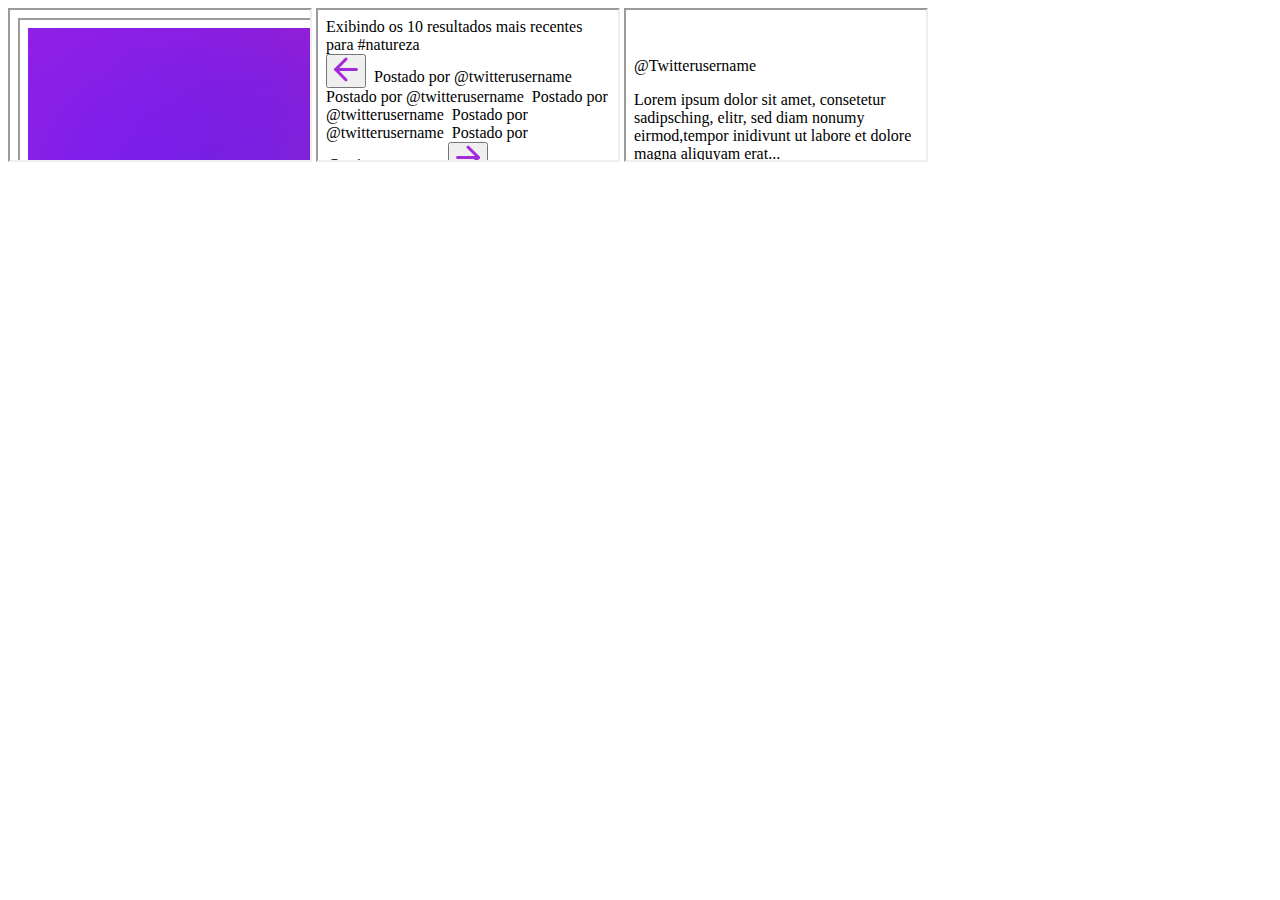
==== index.html @ 87d2f0f7 "ajustes" ====
<!DOCTYPE html>
<html lang="pt-br">
<head>
    <title>Encontre hashtags</title>
    <meta charset="utf-8">
    <base target="_parent">
</head>
    <body>
        <iframe src="search.html"></iframe>
        <iframe src="home.html"></iframe>
        <iframe src="results.html"></iframe>
    </body>
</html>
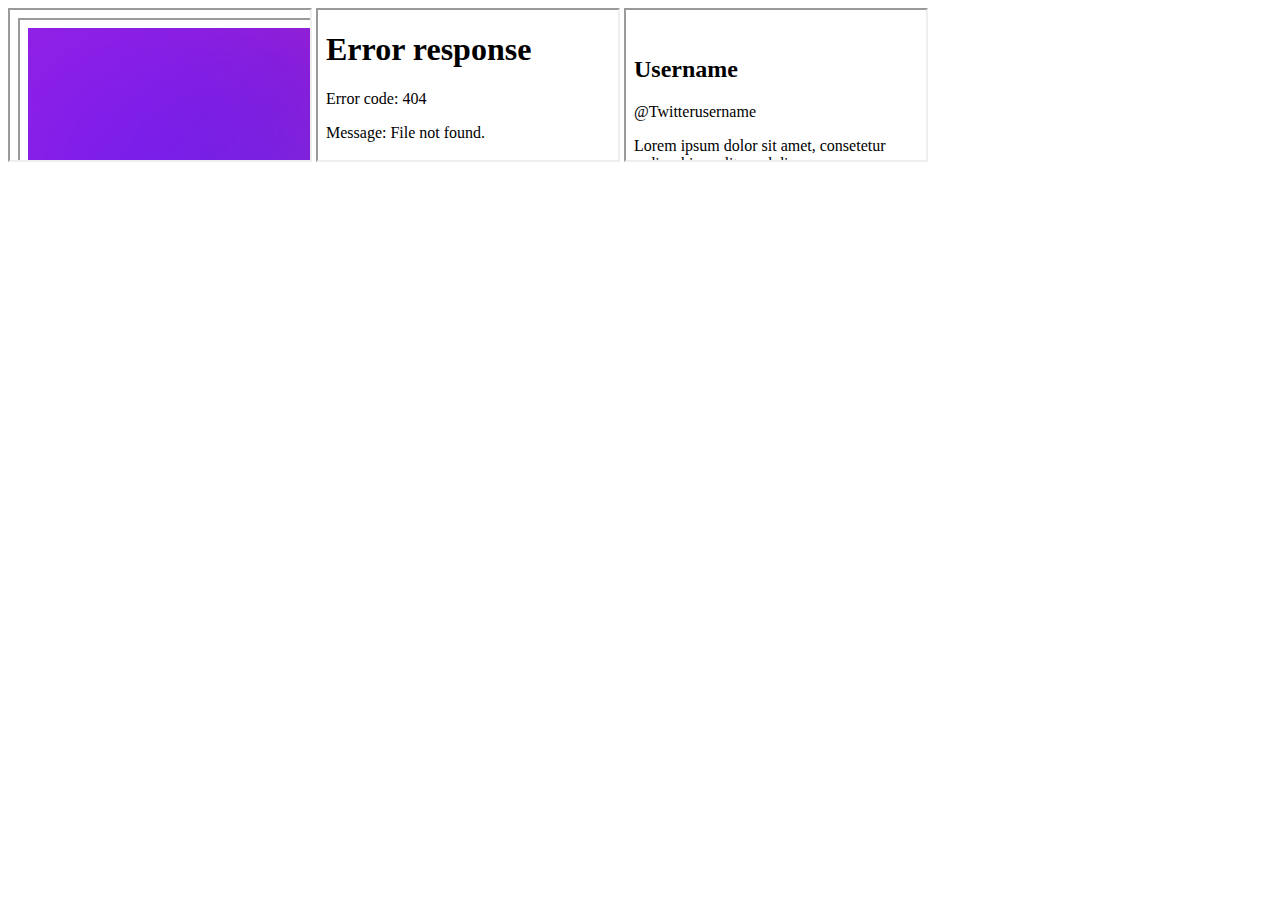
==== commit 77c22f55: "alteraçao" ====
--- a/index.html
+++ b/index.html
@@ -7,7 +7,7 @@
 </head>
     <body>
         <iframe src="search.html"></iframe>
-        <iframe src="home.html"></iframe>
+        <iframe src="hashtagshtml"></iframe>
         <iframe src="results.html"></iframe>
     </body>
 </html>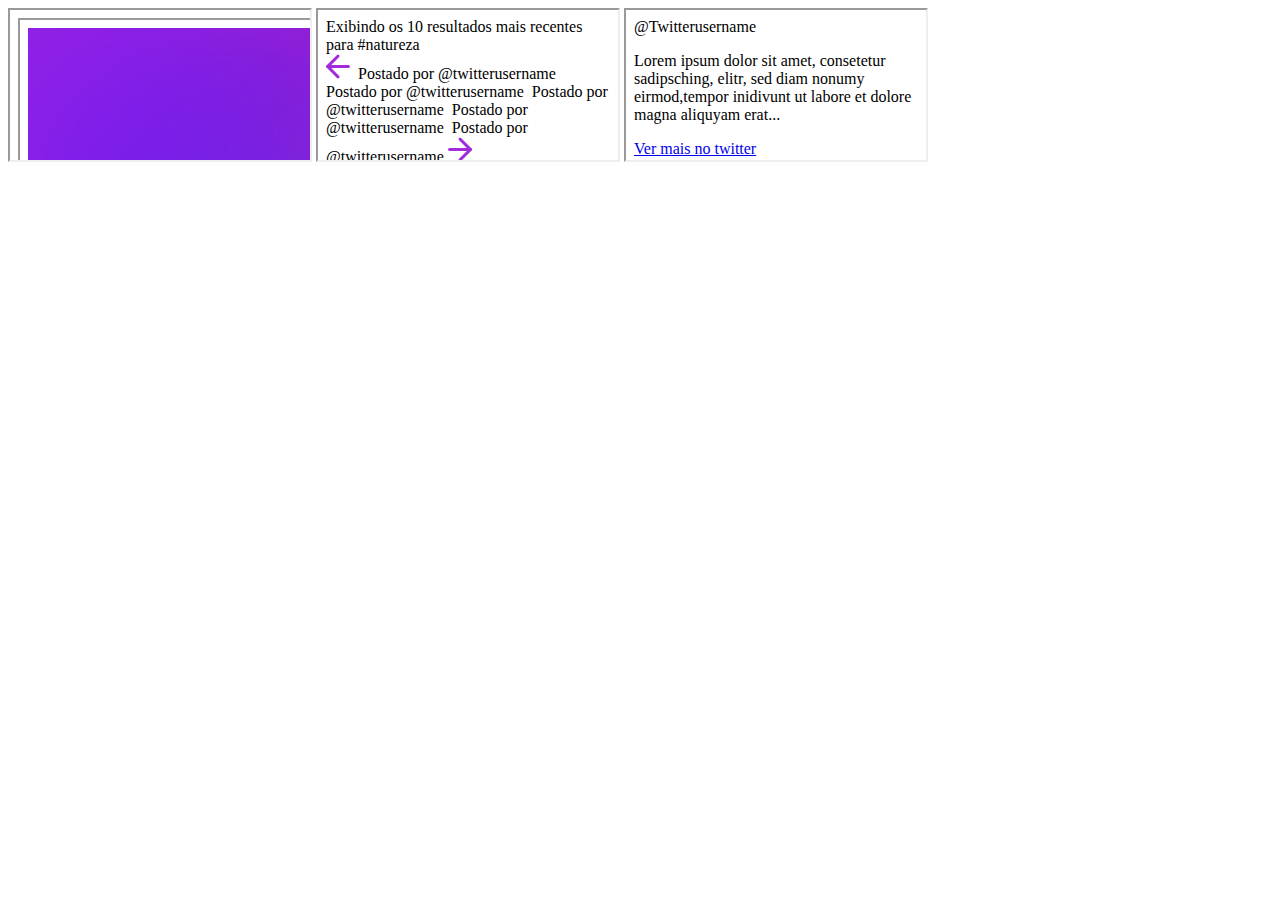
==== commit 585940c0: "alteraçao nas tags" ====
--- a/index.html
+++ b/index.html
@@ -7,7 +7,7 @@
 </head>
     <body>
         <iframe src="search.html"></iframe>
-        <iframe src="hashtagshtml"></iframe>
+        <iframe src="hashtagfinder.html"></iframe>
         <iframe src="results.html"></iframe>
     </body>
 </html>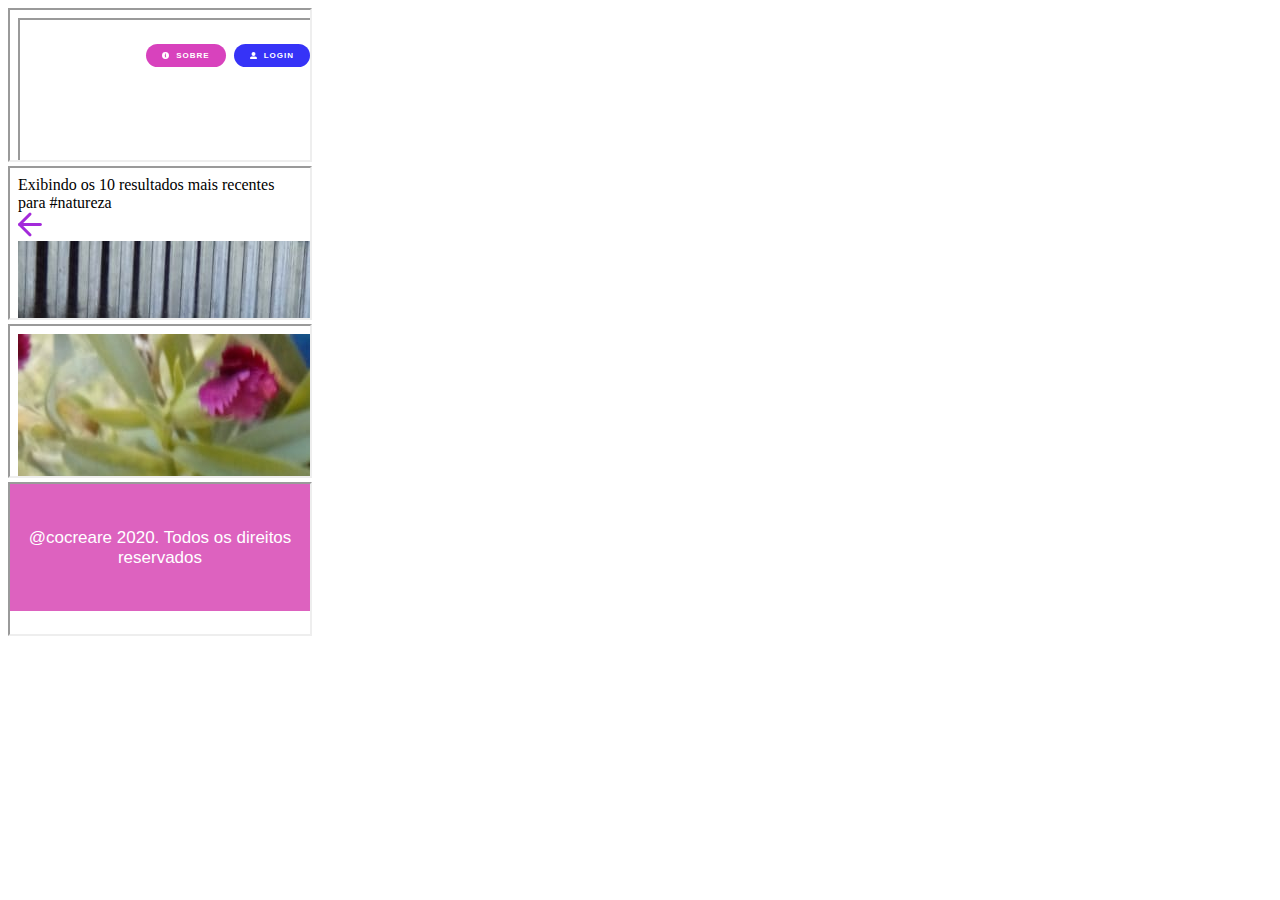
==== commit 9c9ea824: "criaçao de css na pagina index" ====
--- a/index.html
+++ b/index.html
@@ -4,10 +4,21 @@
     <title>Encontre hashtags</title>
     <meta charset="utf-8">
     <base target="_parent">
+    <link rel="stylesheet" type="text/css" href="../Projeto Cocreare/files_css/index.css" media="screen">
+    <meta name="viewport" content="width=device-width, initial-scale=1.0">
 </head>
     <body>
-        <iframe src="search.html"></iframe>
-        <iframe src="hashtagfinder.html"></iframe>
-        <iframe src="results.html"></iframe>
+            <div>
+                <iframe  class="index_iframe1" src="search.html"></iframe>
+            </div>
+            <div>
+                <iframe class="index_iframe2" src="hashtagfinder.html"></iframe>
+            </div>
+            <div>
+                <iframe class="index_iframe3" src="results.html"></iframe>
+            </div>
+            <div class="container_footer">
+                <iframe class="footer_iframe" src="footer.html"></iframe>
+            </div>
     </body>
 </html>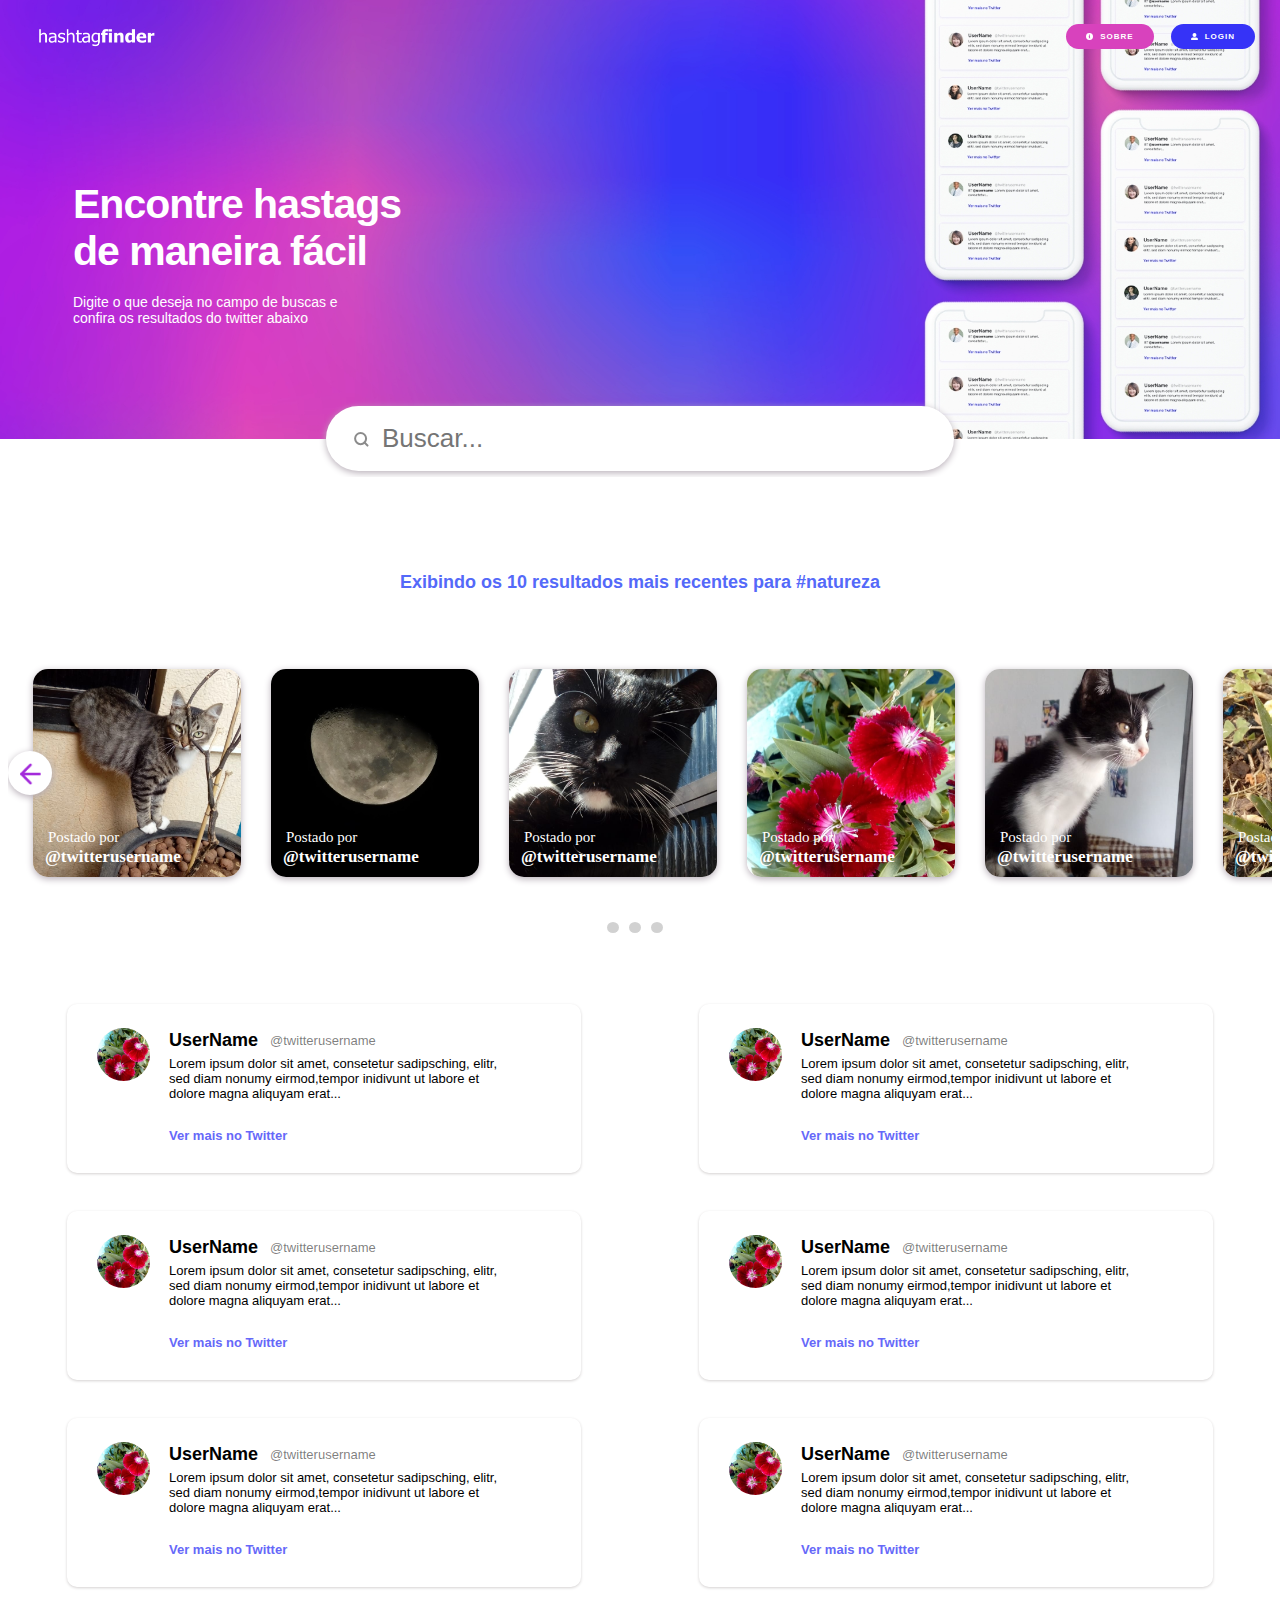
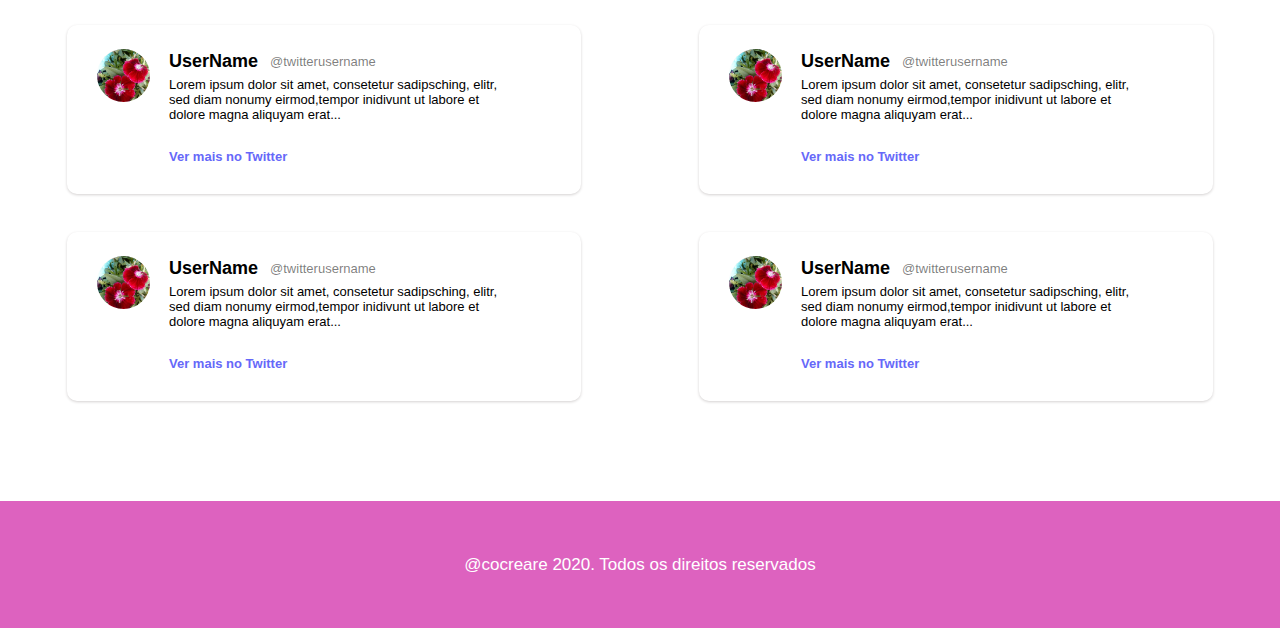
==== commit 39a4a487: "alteraçao nos locais de arquivo" ====
--- a/index.html
+++ b/index.html
@@ -4,10 +4,13 @@
     <title>Encontre hashtags</title>
     <meta charset="utf-8">
     <base target="_parent">
-    <link rel="stylesheet" type="text/css" href="../Projeto Cocreare/files_css/index.css" media="screen">
+    <link rel="stylesheet" type="text/css" href="files_css/index.css" media="screen">
     <meta name="viewport" content="width=device-width, initial-scale=1.0">
 </head>
     <body>
+
+        <!--Junção dos codígos para exibir a página de busca completa-->
+        
             <div>
                 <iframe  class="index_iframe1" src="search.html"></iframe>
             </div>
--- a/files_css/index.css
+++ b/files_css/index.css
@@ -0,0 +1,44 @@
+body {
+    margin: 0;
+}
+
+/* iframes*/
+
+.index_iframe1 {
+    border: 0;
+    width: 100%;
+    height: 477px;
+}
+
+.index_iframe2 {
+    border: 0;
+    width: 100%;
+    height: 511px;
+
+}
+
+.index_iframe3 {
+    border: 0;
+    width: 100%;
+    height: 1051px;
+}
+
+.footer_iframe {
+    border: 0;
+    width: 100%;
+    height: 127px;
+}
+
+.container_footer {
+    margin-top: 50px;
+    display: flex;
+}
+
+/* media query será aplicado quando a
+ tela ou browser tiver exatos 450 pixels de largura */
+
+@media (max-width:450px){
+    .index_iframe2 {
+        height: 377px;
+    }
+}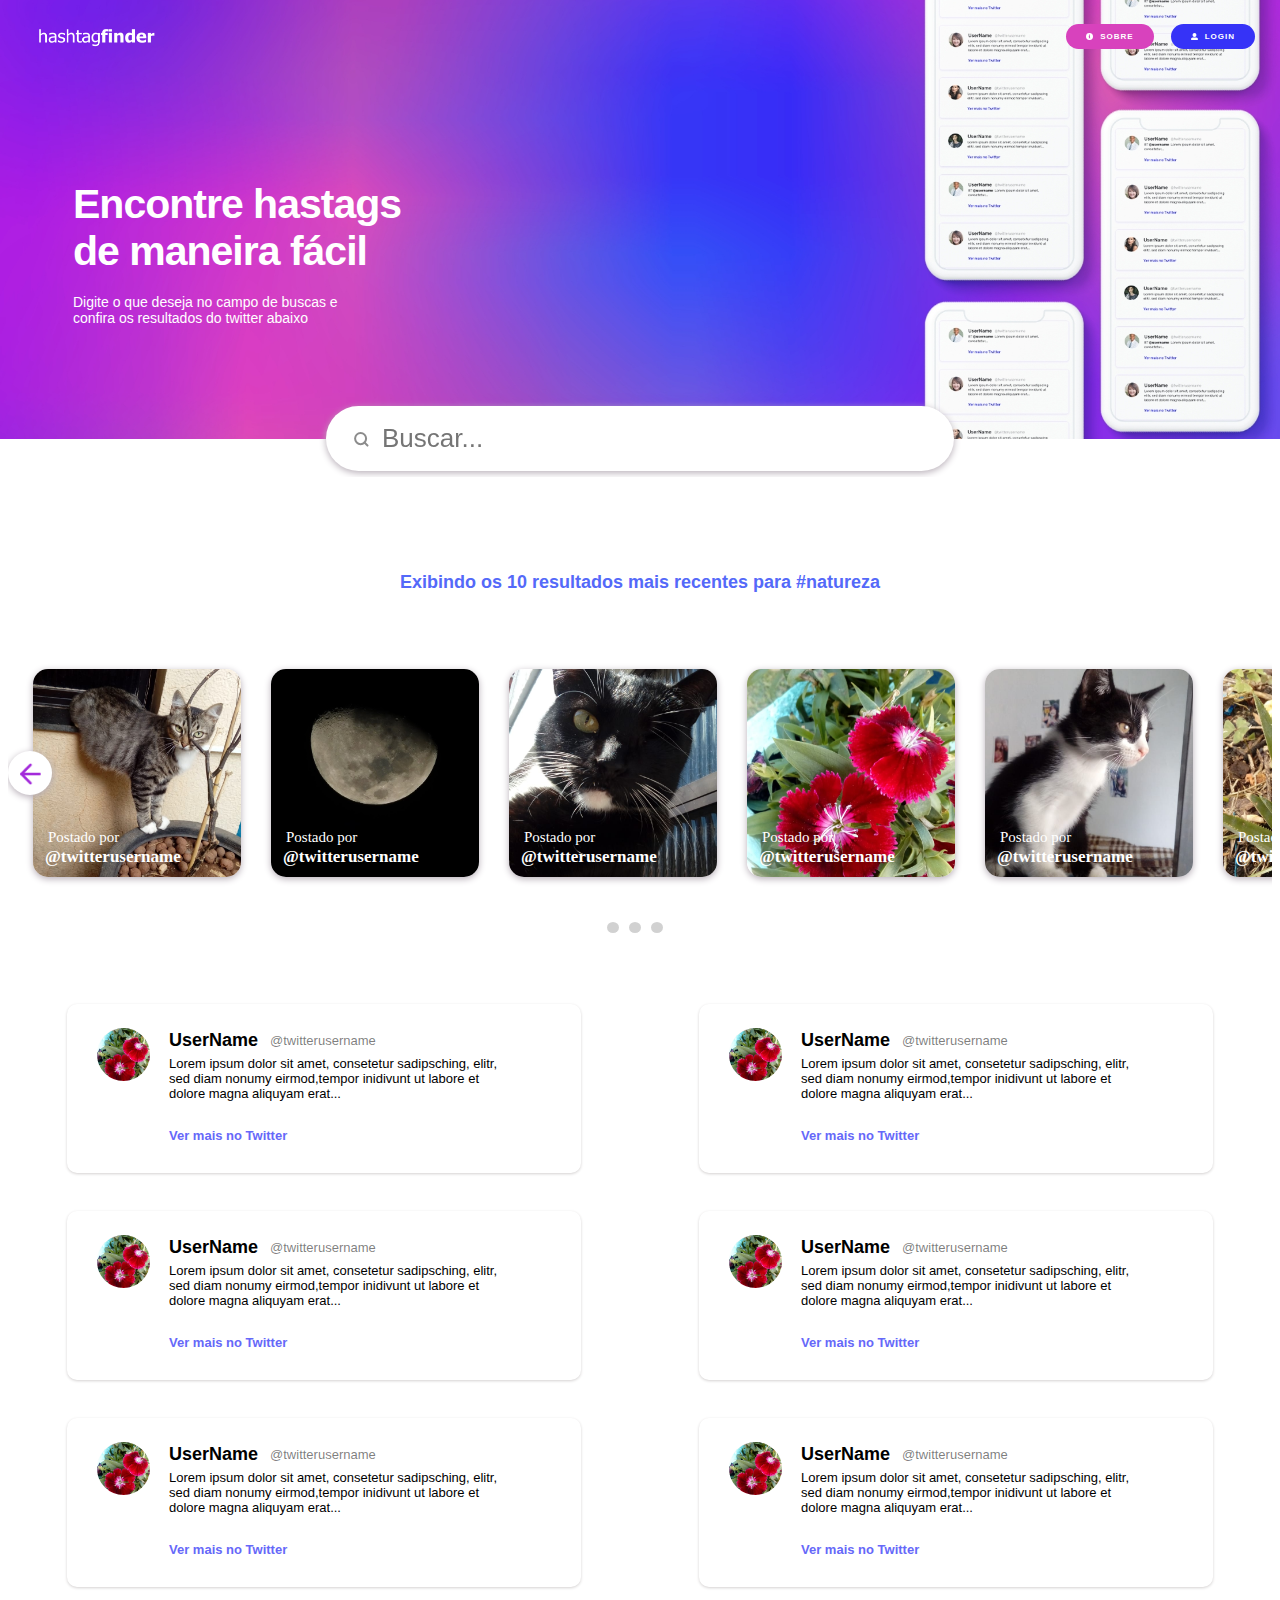
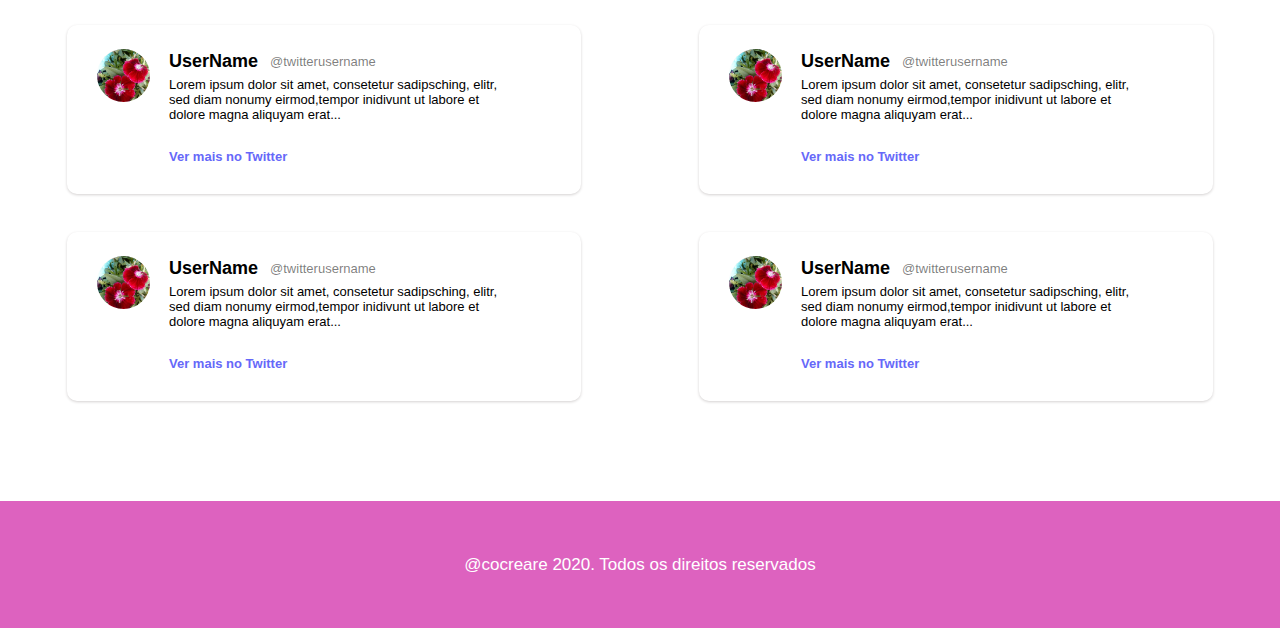
==== commit c1667f7b: "Criaçao do JS da pagina search e transparencia da rolagem da pagina" ====
--- a/index.html
+++ b/index.html
@@ -10,7 +10,8 @@
     <body>
 
         <!--Junção dos codígos para exibir a página de busca completa-->
-        
+            
+                <iframe class="iframe_new_header" src="headers/headers_transparent.html"></iframe>
             <div>
                 <iframe  class="index_iframe1" src="search.html"></iframe>
             </div>
--- a/files_css/index.css
+++ b/files_css/index.css
@@ -4,16 +4,29 @@
 
 /* iframes*/
 
+.iframe_new_header {
+    border: 0;
+    width: 100%;
+    position: fixed;
+    z-index: -1;
+    height: 63px;
+    backdrop-filter: blur(8px);
+    background-color: rgb(255 255 255 / 65%);
+}
+
 .index_iframe1 {
     border: 0;
     width: 100%;
     height: 477px;
+   
 }
 
 .index_iframe2 {
     border: 0;
     width: 100%;
     height: 511px;
+    position: relative;
+    z-index: -2;
 
 }
 
@@ -21,6 +34,8 @@
     border: 0;
     width: 100%;
     height: 1051px;
+    position: relative;
+    z-index: -2;
 }
 
 .footer_iframe {
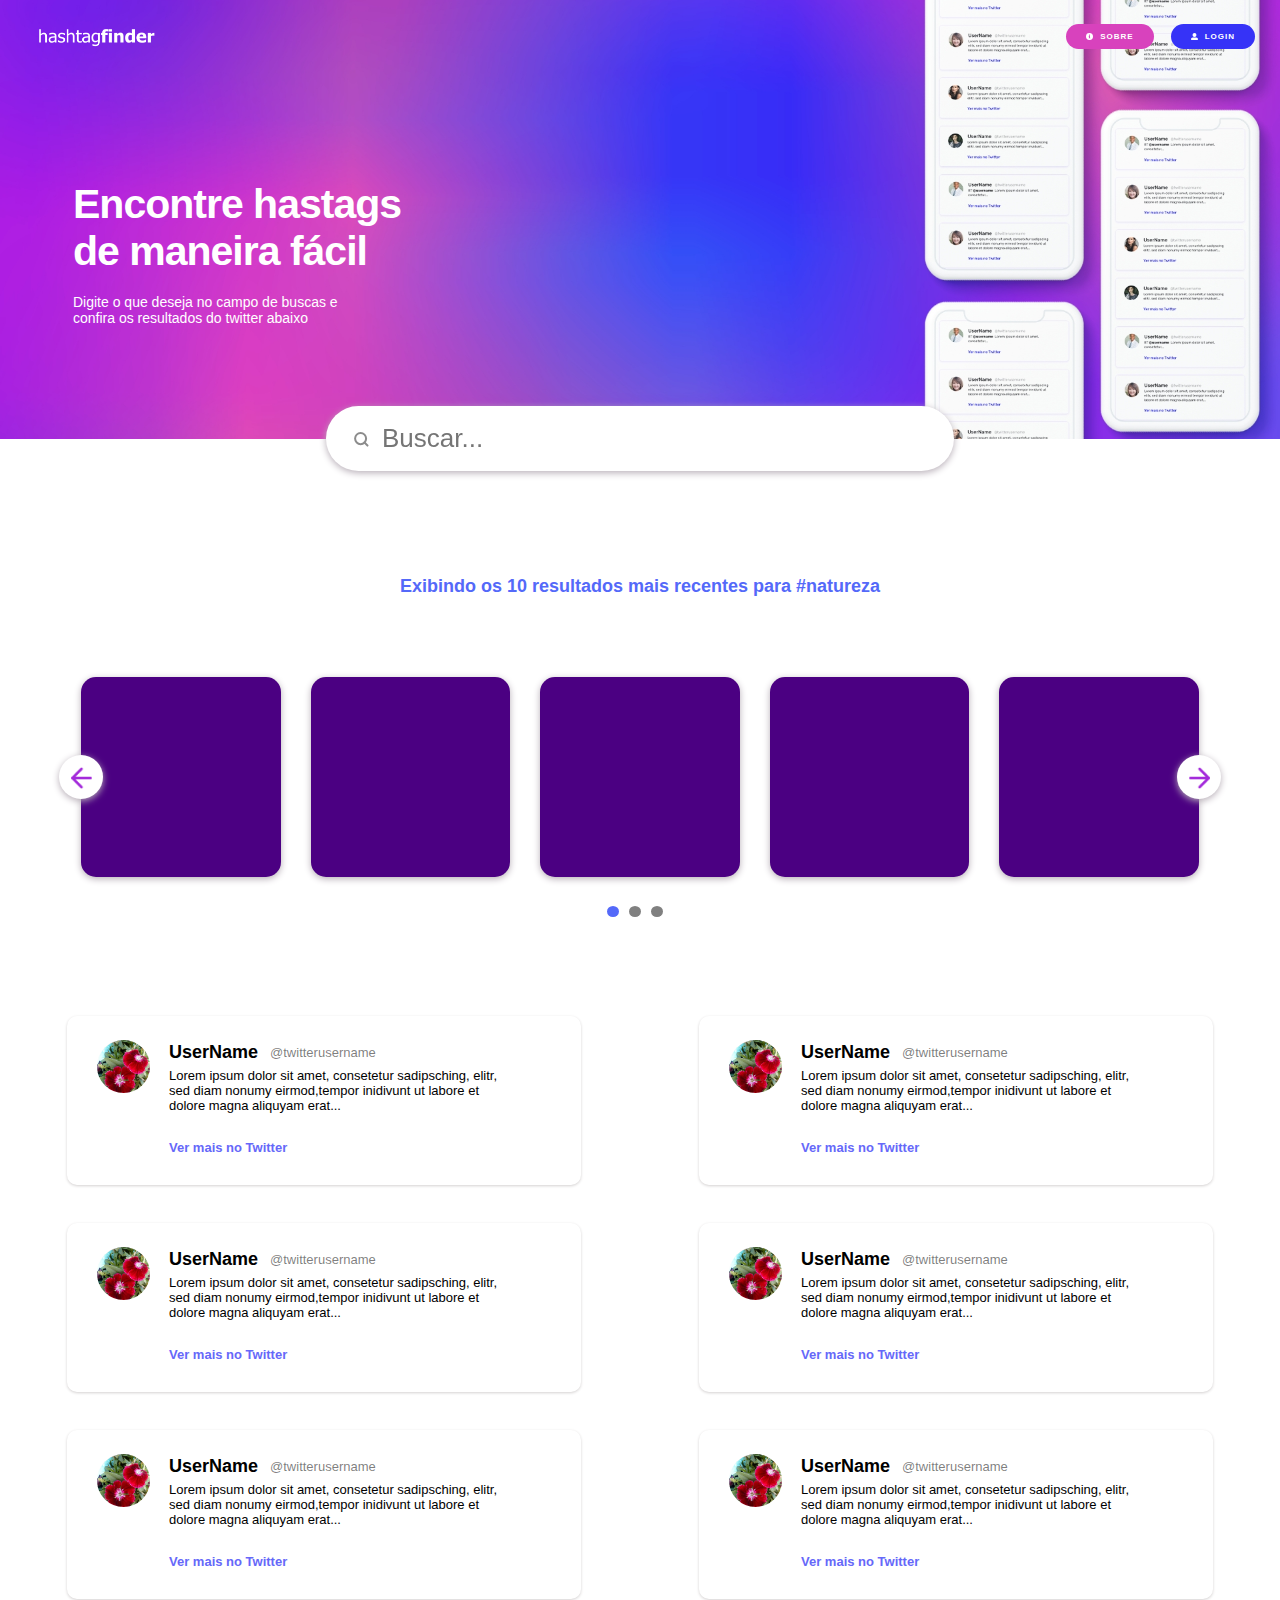
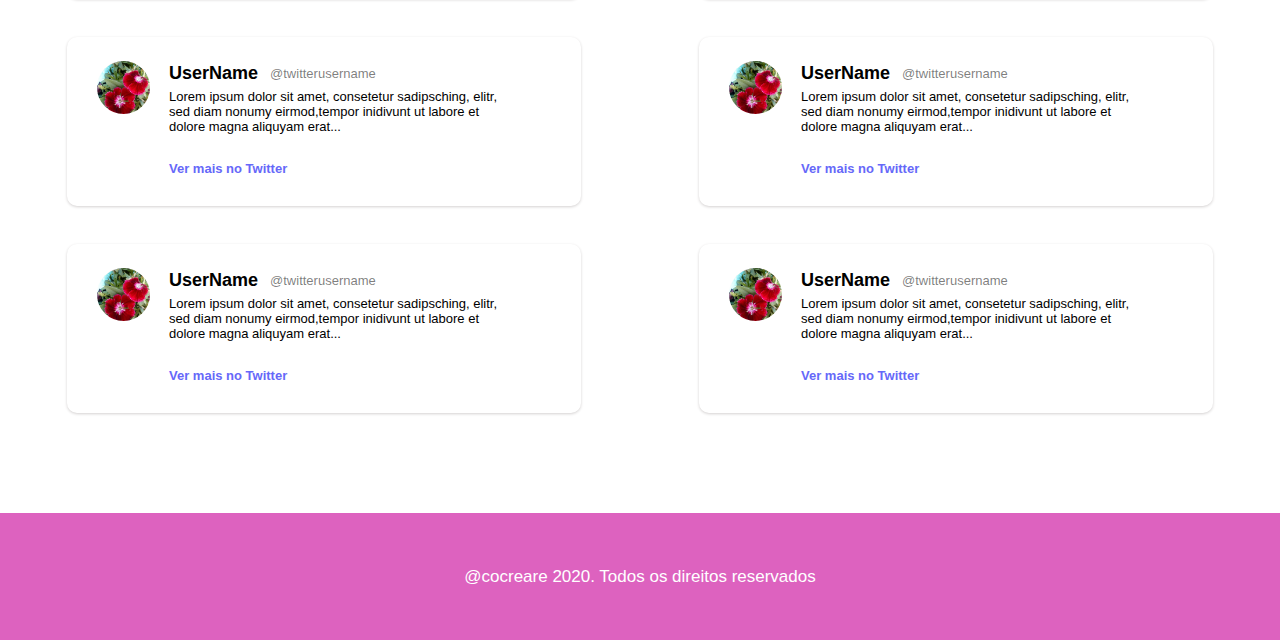
==== commit 0d206138: "adiçao de comentarios no JS e identaçao" ====
--- a/index.html
+++ b/index.html
@@ -15,10 +15,10 @@
             <div>
                 <iframe  class="index_iframe1" src="search.html"></iframe>
             </div>
-            <div>
+            <div id="iframe_2">
                 <iframe class="index_iframe2" src="hashtagfinder.html"></iframe>
             </div>
-            <div>
+            <div id="iframe3">
                 <iframe class="index_iframe3" src="results.html"></iframe>
             </div>
             <div class="container_footer">
--- a/files_css/index.css
+++ b/files_css/index.css
@@ -3,6 +3,10 @@
 }
 
 /* iframes*/
+#iframe_2:hover > iframe {
+    z-index: 0;
+}
+
 
 .iframe_new_header {
     border: 0;
@@ -17,7 +21,7 @@
 .index_iframe1 {
     border: 0;
     width: 100%;
-    height: 477px;
+    height: 489px;
    
 }
 
@@ -28,6 +32,10 @@
     position: relative;
     z-index: -2;
 
+}
+
+.index_iframe2:hover {
+    z-index: 0;
 }
 
 .index_iframe3 {
